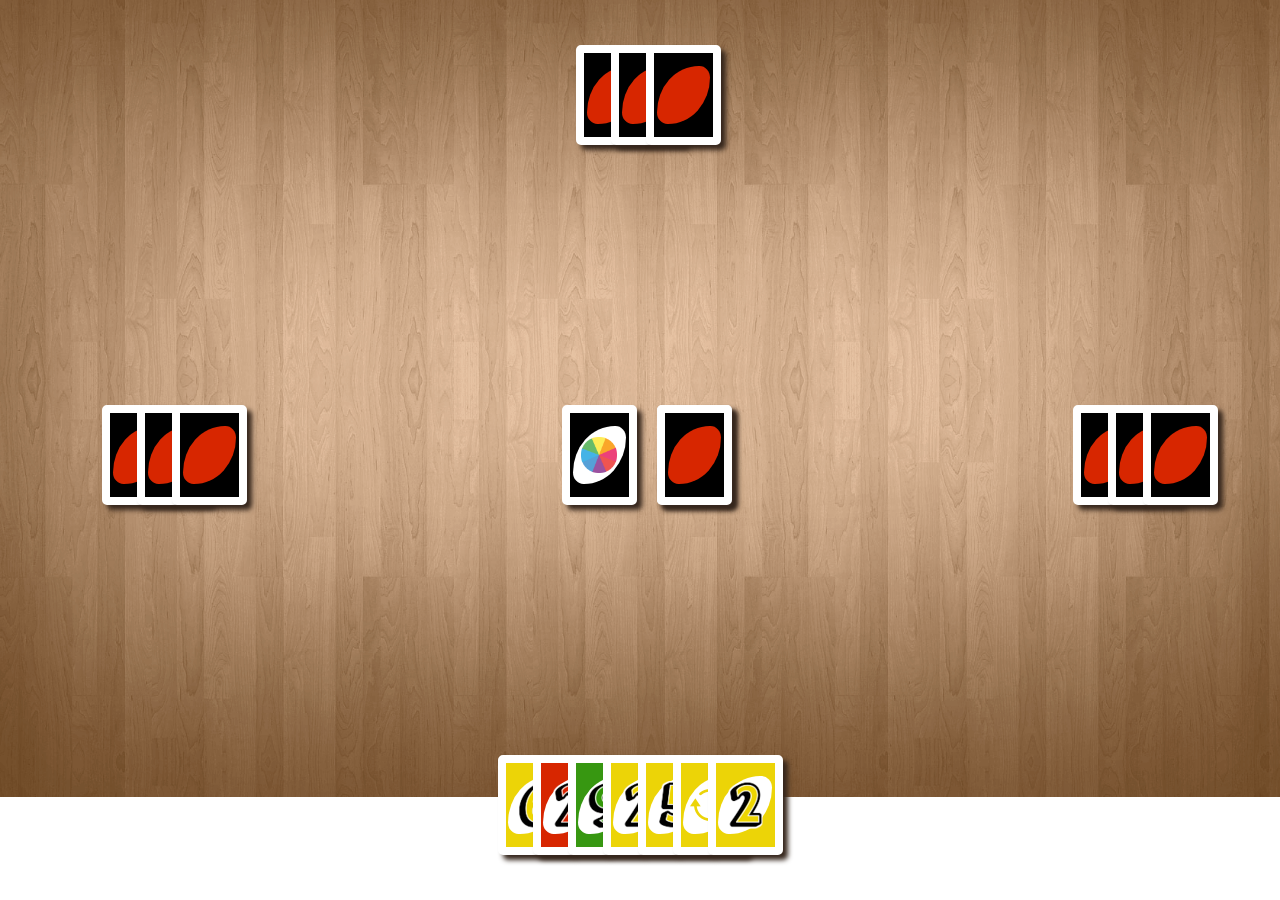
==== index.html @ f0e9413b "created discard" ====
<!DOCTYPE html>
<html lang="en">
  <head>
    <meta charset="UTF-8" />
    <meta http-equiv="X-UA-Compatible" content="IE=edge" />
    <meta name="viewport" content="width=device-width, initial-scale=1.0" />
    <!-- Favicon -->
    <link
      rel="apple-touch-icon"
      sizes="180x180"
      href="favicon_package_v0.16/apple-touch-icon.png"
    />
    <link
      rel="icon"
      type="image/png"
      sizes="32x32"
      href="favicon_package_v0.16/favicon-32x32.png"
    />
    <link
      rel="icon"
      type="image/png"
      sizes="16x16"
      href="favicon_package_v0.16/favicon-16x16.png"
    />
    <link rel="manifest" href="favicon_package_v0.16/site.webmanifest" />
    <link
      rel="mask-icon"
      href="favicon_package_v0.16/safari-pinned-tab.svg"
      color="#5bbad5"
    />
    <meta name="msapplication-TileColor" content="#da532c" />
    <meta name="theme-color" content="#ffffff" />
    <!-- Boostrap  -->
    <link
      href="https://cdn.jsdelivr.net/npm/bootstrap@5.3.0-alpha3/dist/css/bootstrap.min.css"
      rel="stylesheet"
      integrity="sha384-KK94CHFLLe+nY2dmCWGMq91rCGa5gtU4mk92HdvYe+M/SXH301p5ILy+dN9+nJOZ"
      crossorigin="anonymous"
    />
    <!-- Reset CSS -->
    <link rel="stylesheet" href="reset.css" />
    <link rel="stylesheet" href="style.css" />
    <title>UNO</title>
  </head>
  <body>
    <div id="userCardBox">
      <!-- <div class="cardFaceUp red"><div class="oval"></div><img src="icons/0_red.png" alt=""></div>
        <div class="cardFaceUp red"><div class="oval"></div><img src="icons/0_red.png" alt=""></div>
        <div class="cardFaceUp red"><div class="oval"></div><img src="icons/0_red.png" alt=""></div>
        <div class="cardFaceUp red"><div class="oval"></div><img src="icons/0_red.png" alt=""></div>
        <div class="cardFaceUp red"><div class="oval"></div><img src="icons/0_red.png" alt=""></div>
        <div class="cardFaceUp red"><div class="oval"></div><img src="icons/0_red.png" alt=""></div>
        <div class="cardFaceUp red"><div class="oval"></div><img src="icons/0_red.png" alt=""></div> -->
    </div>
    <div class="cpuCardBox" id="cpu1">
      <div class="cardFaceDown black"><div class="oval red"></div></div>
      <div class="cardFaceDown black"><div class="oval red"></div></div>
      <div class="cardFaceDown black"><div class="oval red"></div></div>
    </div>
    <div class="cpuCardBox" id="cpu2">
      <div class="cardFaceDown black"><div class="oval red"></div></div>
      <div class="cardFaceDown black"><div class="oval red"></div></div>
      <div class="cardFaceDown black"><div class="oval red"></div></div>
    </div>
    <div class="cpuCardBox" id="cpu3">
      <div class="cardFaceDown black"><div class="oval red"></div></div>
      <div class="cardFaceDown black"><div class="oval red"></div></div>
      <div class="cardFaceDown black"><div class="oval red"></div></div>
    </div>
    <div id="deck-and-discard">
      <div id="discard"></div>
      <div id="deck">
        <div class="cardFaceDown black"><div class="oval red"></div></div>
        <div class="cardFaceDown black"><div class="oval red"></div></div>
      </div>
    </div>
    <script
      src="https://cdn.jsdelivr.net/npm/bootstrap@5.3.0-alpha3/dist/js/bootstrap.bundle.min.js"
      integrity="sha384-ENjdO4Dr2bkBIFxQpeoTz1HIcje39Wm4jDKdf19U8gI4ddQ3GYNS7NTKfAdVQSZe"
      crossorigin="anonymous"
    ></script>
    <script
      src="https://cdn.jsdelivr.net/npm/@popperjs/core@2.11.7/dist/umd/popper.min.js"
      integrity="sha384-zYPOMqeu1DAVkHiLqWBUTcbYfZ8osu1Nd6Z89ify25QV9guujx43ITvfi12/QExE"
      crossorigin="anonymous"
    ></script>
    <script
      src="https://cdn.jsdelivr.net/npm/bootstrap@5.3.0-alpha3/dist/js/bootstrap.min.js"
      integrity="sha384-Y4oOpwW3duJdCWv5ly8SCFYWqFDsfob/3GkgExXKV4idmbt98QcxXYs9UoXAB7BZ"
      crossorigin="anonymous"
    ></script>
    <script src="uno.js"></script>
  </body>
</html>
---- style.css ----
body {
  background: url(wood.png);
  background-repeat: no-repeat;
  background-size: cover;
}
.cardFaceUp {
  height: 100px;
  width: 75px;
  border: 8px solid white;
  border-radius: 5px;
  display: flex;
  justify-content: center;
  align-items: center;
  transition: 200ms ease-in-out;
  margin-right: -40px;
  position: relative;
  box-shadow: 5px 5px 5px rgb(54, 39, 29);
}
.cardFaceUp img {
  position: absolute;
}
.cardFaceUp:first-child {
  margin-left: -40px;
}
.cardFaceUp:hover {
  margin-right: 2px;
}
.cardFaceUp:last-child:hover {
  margin-right: -40px;
}
#userCardBox {
  width: 100%;
  display: flex;
  justify-content: center;
  position: absolute;
  left: 0;
  bottom: 5vh;
}
.oval {
  width: 90%;
  height: 70%;
  background-color: white;
  border-radius: 80% 20% 80% 20%;
  position: absolute;
}
.cardFaceDown {
  height: 100px;
  width: 75px;
  border: 8px solid white;
  border-radius: 5px;
  display: flex;
  justify-content: center;
  align-items: center;
  margin-right: -40px;
  position: relative;
  box-shadow: 5px 5px 5px rgb(54, 39, 29);
}
.cpuCardBox {
  display: flex;
  justify-content: center;
  position: absolute;
}
#cpu1 {
  top: 45%;
  left: 8%;
}
#cpu2 {
  top: 5%;
  left: 45%;
}
#cpu3 {
  top: 45%;
  right: 8%;
}
#deck-and-discard {
  position: absolute;
  top: 45%;
  left: 47%;
  display: flex;
}
#discard .cardFaceUp {
  margin-right: 20px;
}
#deck {
  display: flex;
}
#deck .cardFaceDown {
  /* margin-left: 0; */
  position: absolute;
}
.red {
  background-color: #d72600;
}
.blue {
  background-color: #0956bf;
}
.green {
  background-color: #379711;
}
.yellow {
  background-color: #ecd407;
}
.black {
  background-color: black;
}
.rainbow {
  background: linear-gradient(
    to right,
    #ef5350,
    #f48fb1,
    #7e57c2,
    #2196f3,
    #26c6da,
    #43a047,
    #eeff41,
    #f9a825,
    #ff5722
  );
}
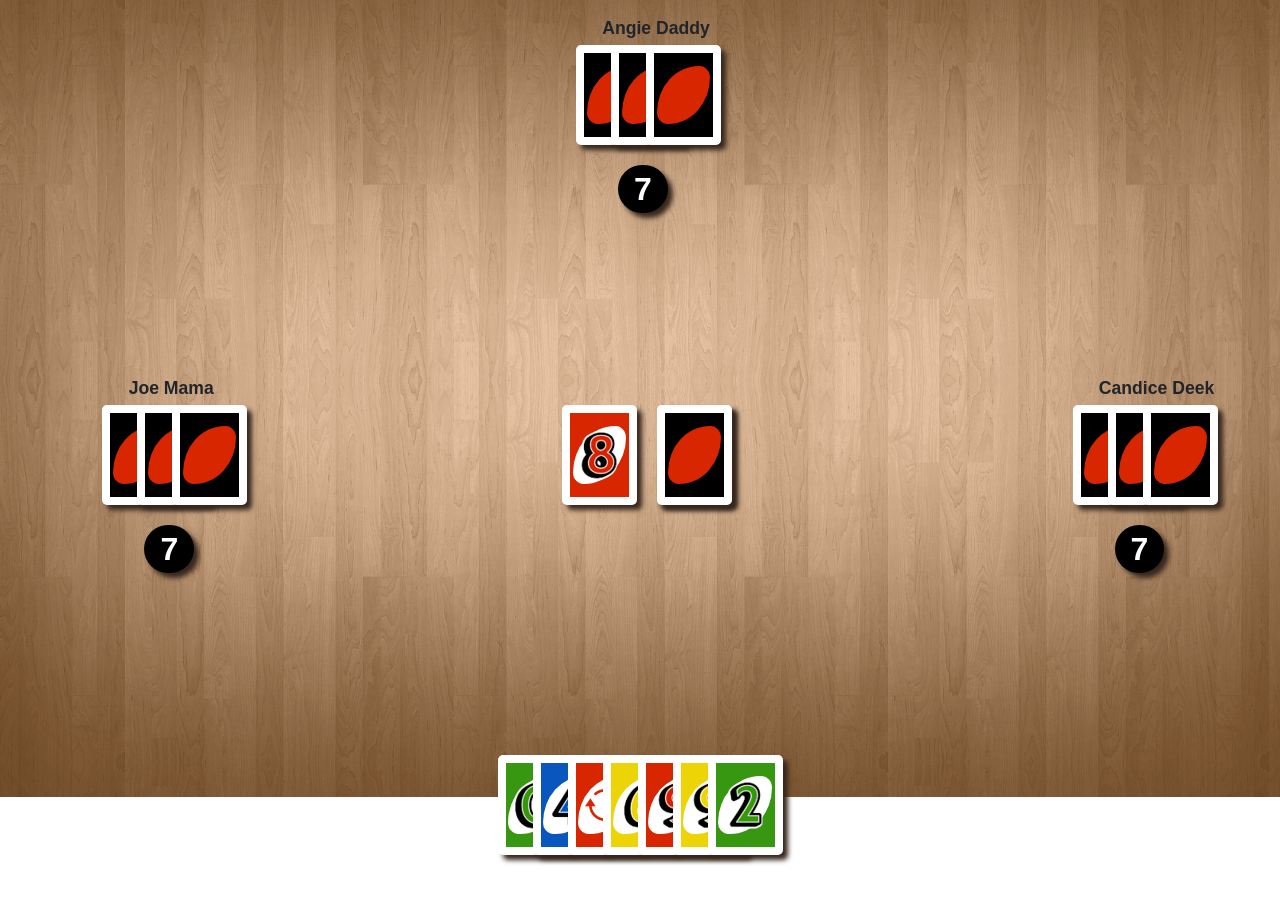
==== commit c673c0d9: "added card counter and name elements for cpus" ====
--- a/index.html
+++ b/index.html
@@ -53,16 +53,22 @@
         <div class="cardFaceUp red"><div class="oval"></div><img src="icons/0_red.png" alt=""></div> -->
     </div>
     <div class="cpuCardBox" id="cpu1">
+      <p class="nickname">Joe Mama</p>
+      <span class="count">7</span>
       <div class="cardFaceDown black"><div class="oval red"></div></div>
       <div class="cardFaceDown black"><div class="oval red"></div></div>
       <div class="cardFaceDown black"><div class="oval red"></div></div>
     </div>
     <div class="cpuCardBox" id="cpu2">
+      <p class="nickname">Angie Daddy</p>
+      <span class="count">7</span>
       <div class="cardFaceDown black"><div class="oval red"></div></div>
       <div class="cardFaceDown black"><div class="oval red"></div></div>
       <div class="cardFaceDown black"><div class="oval red"></div></div>
     </div>
     <div class="cpuCardBox" id="cpu3">
+      <p class="nickname">Candice Deek</p>
+      <span class="count">7</span>
       <div class="cardFaceDown black"><div class="oval red"></div></div>
       <div class="cardFaceDown black"><div class="oval red"></div></div>
       <div class="cardFaceDown black"><div class="oval red"></div></div>
--- a/style.css
+++ b/style.css
@@ -2,6 +2,7 @@
   background: url(wood.png);
   background-repeat: no-repeat;
   background-size: cover;
+  font-family: Arial, Helvetica, sans-serif;
 }
 .cardFaceUp {
   height: 100px;
@@ -72,6 +73,26 @@
   top: 45%;
   right: 8%;
 }
+.cpuCardBox .count {
+  position: absolute;
+  top: 120%;
+  left: 40%;
+  background-color: black;
+  color: white;
+  font-size: 2rem;
+  font-weight: bold;
+  border-radius: 2rem;
+  padding: 0.5rem 1rem;
+  box-shadow: 5px 5px 5px rgb(54, 39, 29);
+}
+.cpuCardBox .nickname {
+  width: 110%;
+  position: absolute;
+  top: -25%;
+  left: 25%;
+  font-size: 110%;
+  font-weight: bold;
+}
 #deck-and-discard {
   position: absolute;
   top: 45%;
@@ -103,6 +124,9 @@
 .black {
   background-color: black;
 }
+.white {
+  background-color: white;
+}
 .rainbow {
   background: linear-gradient(
     to right,
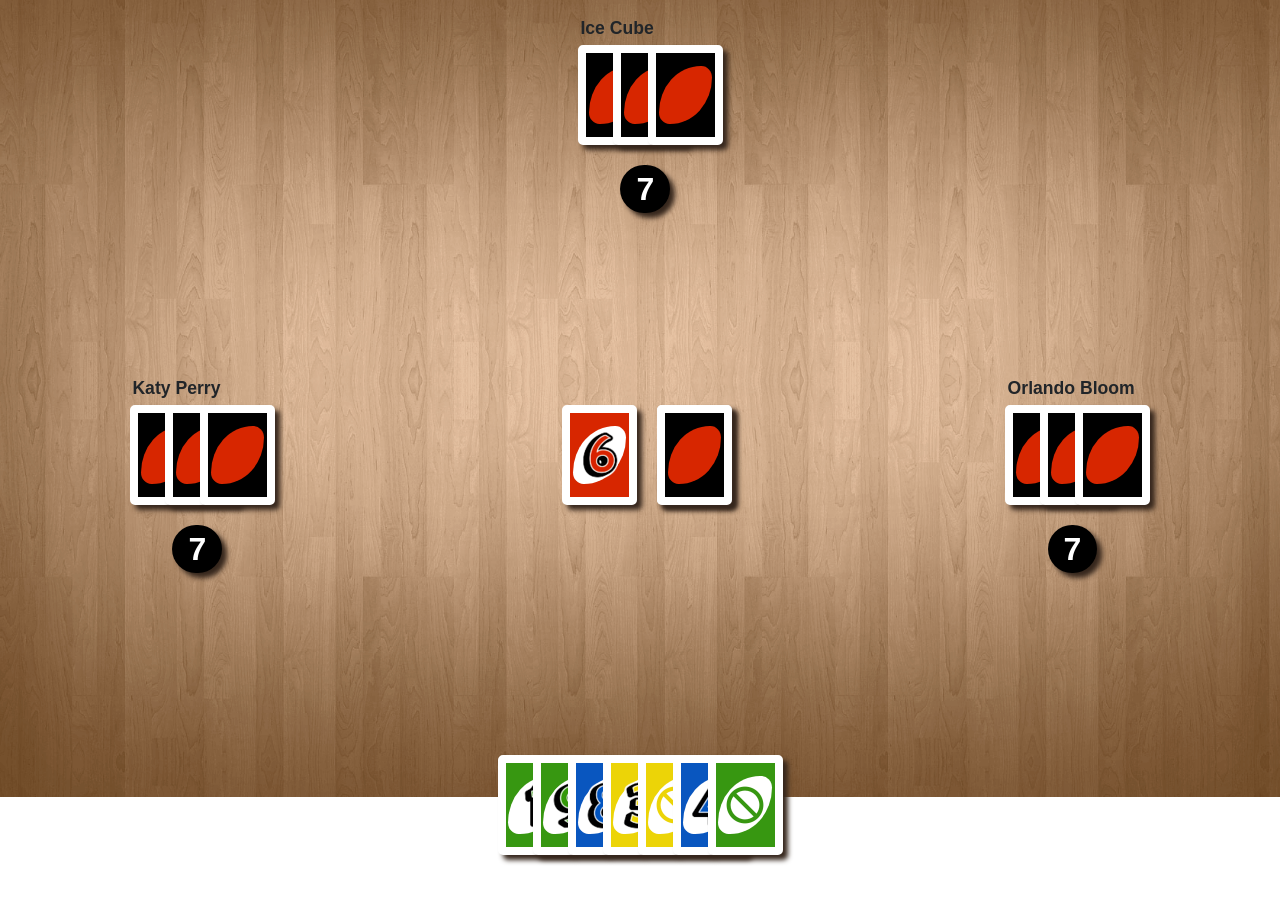
==== commit b0215af3: "positioned elements slightly better" ====
--- a/index.html
+++ b/index.html
@@ -53,21 +53,21 @@
         <div class="cardFaceUp red"><div class="oval"></div><img src="icons/0_red.png" alt=""></div> -->
     </div>
     <div class="cpuCardBox" id="cpu1">
-      <p class="nickname">Joe Mama</p>
+      <p class="nickname"></p>
       <span class="count">7</span>
       <div class="cardFaceDown black"><div class="oval red"></div></div>
       <div class="cardFaceDown black"><div class="oval red"></div></div>
       <div class="cardFaceDown black"><div class="oval red"></div></div>
     </div>
     <div class="cpuCardBox" id="cpu2">
-      <p class="nickname">Angie Daddy</p>
+      <p class="nickname"></p>
       <span class="count">7</span>
       <div class="cardFaceDown black"><div class="oval red"></div></div>
       <div class="cardFaceDown black"><div class="oval red"></div></div>
       <div class="cardFaceDown black"><div class="oval red"></div></div>
     </div>
     <div class="cpuCardBox" id="cpu3">
-      <p class="nickname">Candice Deek</p>
+      <p class="nickname"></p>
       <span class="count">7</span>
       <div class="cardFaceDown black"><div class="oval red"></div></div>
       <div class="cardFaceDown black"><div class="oval red"></div></div>
--- a/style.css
+++ b/style.css
@@ -60,6 +60,9 @@
   display: flex;
   justify-content: center;
   position: absolute;
+  /* border: 1px solid black; */
+  width: 200px;
+  padding-right: 40px;
 }
 #cpu1 {
   top: 45%;
@@ -67,7 +70,7 @@
 }
 #cpu2 {
   top: 5%;
-  left: 45%;
+  left: 43%;
 }
 #cpu3 {
   top: 45%;
@@ -76,7 +79,7 @@
 .cpuCardBox .count {
   position: absolute;
   top: 120%;
-  left: 40%;
+  left: 35%;
   background-color: black;
   color: white;
   font-size: 2rem;
@@ -86,10 +89,10 @@
   box-shadow: 5px 5px 5px rgb(54, 39, 29);
 }
 .cpuCardBox .nickname {
-  width: 110%;
+  /* width: 200%; */
   position: absolute;
   top: -25%;
-  left: 25%;
+  left: 15%;
   font-size: 110%;
   font-weight: bold;
 }
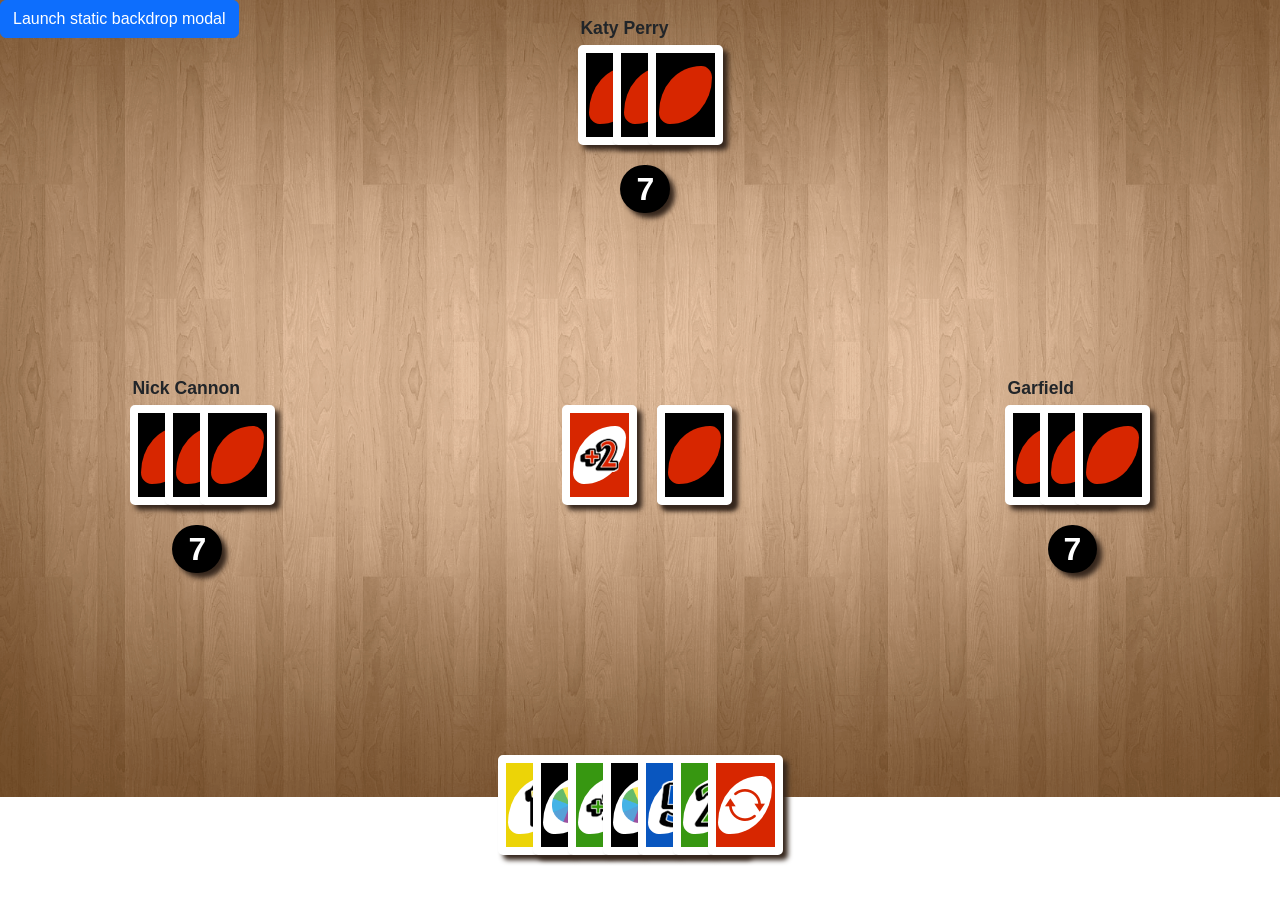
==== commit 60f6644a: "added modal for wild color selection screen" ====
--- a/index.html
+++ b/index.html
@@ -80,6 +80,41 @@
         <div class="cardFaceDown black"><div class="oval red"></div></div>
       </div>
     </div>
+    <!-- Button trigger modal -->
+    <button
+      type="button"
+      class="btn btn-primary"
+      data-bs-toggle="modal"
+      data-bs-target="#wildModal"
+    >
+      Launch static backdrop modal
+    </button>
+
+    <!-- Modal -->
+    <div
+      class="modal fade"
+      id="wildModal"
+      data-bs-backdrop="static"
+      data-bs-keyboard="false"
+      tabindex="-1"
+      aria-labelledby="staticBackdropLabel"
+      aria-hidden="true"
+    >
+      <div class="modal-dialog">
+        <div class="modal-content">
+          <div class="modal-body">
+            <div id="wildCardBox">
+              <div class="cardFaceUp red">
+                <div class="oval"></div>
+              </div>
+              <div class="cardFaceUp blue"><div class="oval"></div></div>
+              <div class="cardFaceUp green"><div class="oval"></div></div>
+              <div class="cardFaceUp yellow"><div class="oval"></div></div>
+            </div>
+          </div>
+        </div>
+      </div>
+    </div>
     <script
       src="https://cdn.jsdelivr.net/npm/bootstrap@5.3.0-alpha3/dist/js/bootstrap.bundle.min.js"
       integrity="sha384-ENjdO4Dr2bkBIFxQpeoTz1HIcje39Wm4jDKdf19U8gI4ddQ3GYNS7NTKfAdVQSZe"
--- a/style.css
+++ b/style.css
@@ -112,6 +112,16 @@
   /* margin-left: 0; */
   position: absolute;
 }
+.modal-content {
+  margin-top: 50%;
+}
+#wildCardBox {
+  display: flex;
+  justify-content: space-evenly;
+}
+#wildCardBox .cardFaceUp {
+  margin: 0;
+}
 .red {
   background-color: #d72600;
 }
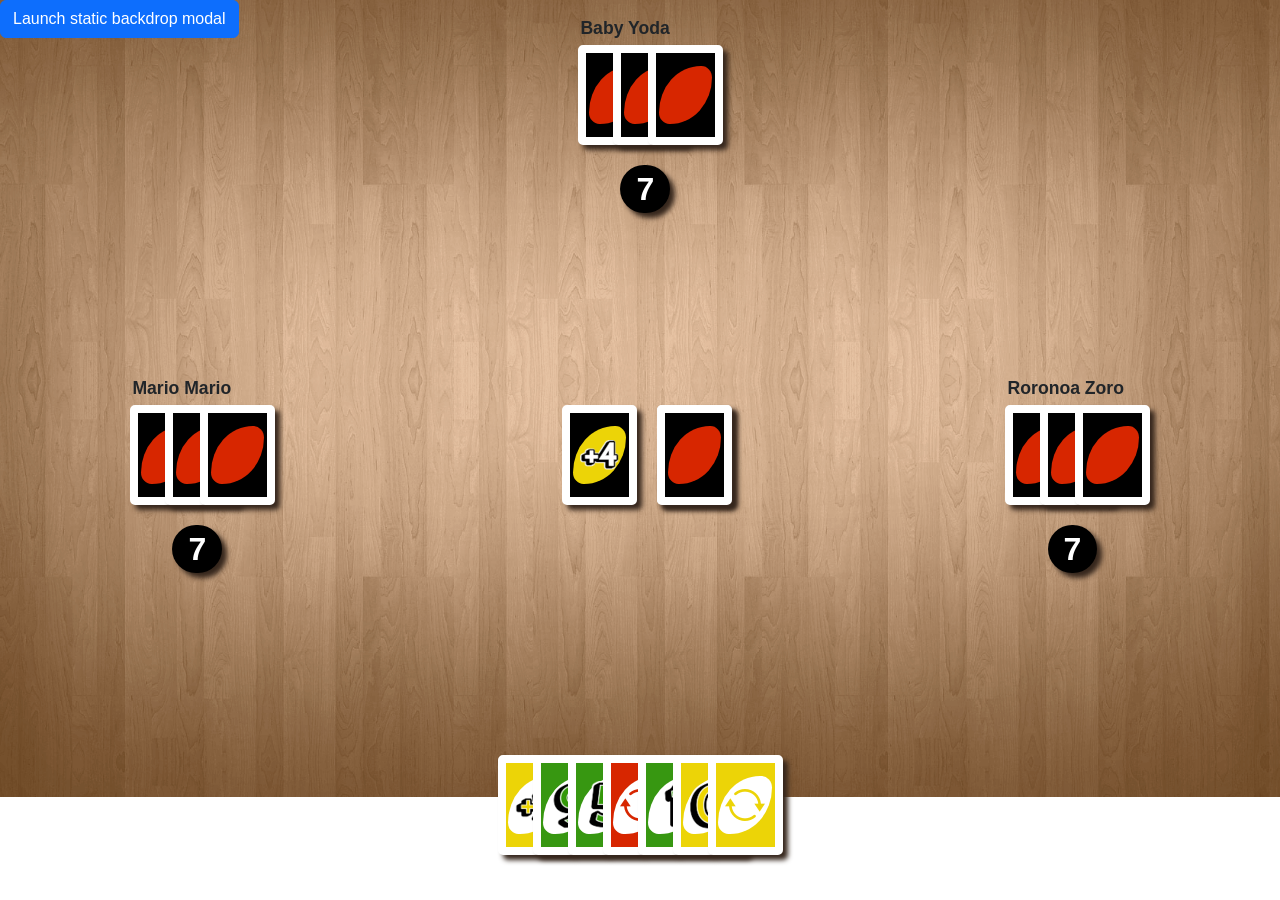
==== commit 9b281208: "added header to modal" ====
--- a/index.html
+++ b/index.html
@@ -102,6 +102,11 @@
     >
       <div class="modal-dialog">
         <div class="modal-content">
+          <div class="modal-header">
+            <h1 class="modal-title fs-5" id="staticBackdropLabel">
+              Select a Color
+            </h1>
+          </div>
           <div class="modal-body">
             <div id="wildCardBox">
               <div class="cardFaceUp red">
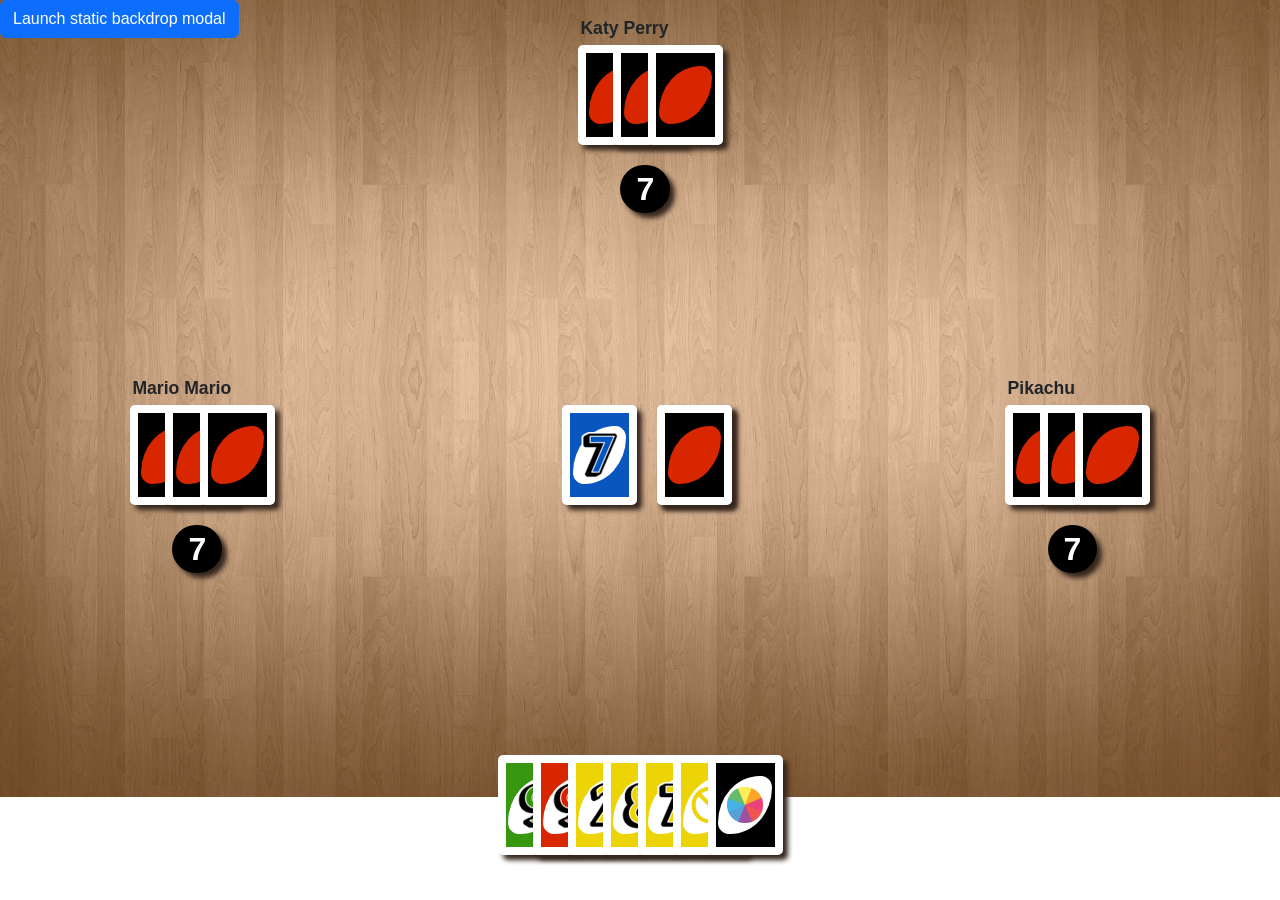
==== commit b9217526: "wild card changes color based on user selection" ====
--- a/index.html
+++ b/index.html
@@ -43,15 +43,7 @@
     <title>UNO</title>
   </head>
   <body>
-    <div id="userCardBox">
-      <!-- <div class="cardFaceUp red"><div class="oval"></div><img src="icons/0_red.png" alt=""></div>
-        <div class="cardFaceUp red"><div class="oval"></div><img src="icons/0_red.png" alt=""></div>
-        <div class="cardFaceUp red"><div class="oval"></div><img src="icons/0_red.png" alt=""></div>
-        <div class="cardFaceUp red"><div class="oval"></div><img src="icons/0_red.png" alt=""></div>
-        <div class="cardFaceUp red"><div class="oval"></div><img src="icons/0_red.png" alt=""></div>
-        <div class="cardFaceUp red"><div class="oval"></div><img src="icons/0_red.png" alt=""></div>
-        <div class="cardFaceUp red"><div class="oval"></div><img src="icons/0_red.png" alt=""></div> -->
-    </div>
+    <div id="userCardBox"></div>
     <div class="cpuCardBox" id="cpu1">
       <p class="nickname"></p>
       <span class="count">7</span>
@@ -103,18 +95,40 @@
       <div class="modal-dialog">
         <div class="modal-content">
           <div class="modal-header">
-            <h1 class="modal-title fs-5" id="staticBackdropLabel">
+            <h1 class="modal-title fs-4 m-auto" id="staticBackdropLabel">
               Select a Color
             </h1>
           </div>
           <div class="modal-body">
             <div id="wildCardBox">
-              <div class="cardFaceUp red">
-                <div class="oval"></div>
+              <div
+                class="cardFaceUp red"
+                data-bs-toggle="modal"
+                data-bs-target="#wildModal"
+              >
+                <!-- <div class="oval"></div> -->
               </div>
-              <div class="cardFaceUp blue"><div class="oval"></div></div>
-              <div class="cardFaceUp green"><div class="oval"></div></div>
-              <div class="cardFaceUp yellow"><div class="oval"></div></div>
+              <div
+                class="cardFaceUp blue"
+                data-bs-toggle="modal"
+                data-bs-target="#wildModal"
+              >
+                <!-- <div class="oval"></div> -->
+              </div>
+              <div
+                class="cardFaceUp green"
+                data-bs-toggle="modal"
+                data-bs-target="#wildModal"
+              >
+                <!-- <div class="oval"></div> -->
+              </div>
+              <div
+                class="cardFaceUp yellow"
+                data-bs-toggle="modal"
+                data-bs-target="#wildModal"
+              >
+                <!-- <div class="oval"></div> -->
+              </div>
             </div>
           </div>
         </div>
--- a/style.css
+++ b/style.css
@@ -114,6 +114,7 @@
 }
 .modal-content {
   margin-top: 50%;
+  background-color: rgb(213, 213, 213);
 }
 #wildCardBox {
   display: flex;
@@ -121,6 +122,9 @@
 }
 #wildCardBox .cardFaceUp {
   margin: 0;
+}
+#wildCardBox .cardFaceUp:hover {
+  transform: scale(1.1);
 }
 .red {
   background-color: #d72600;
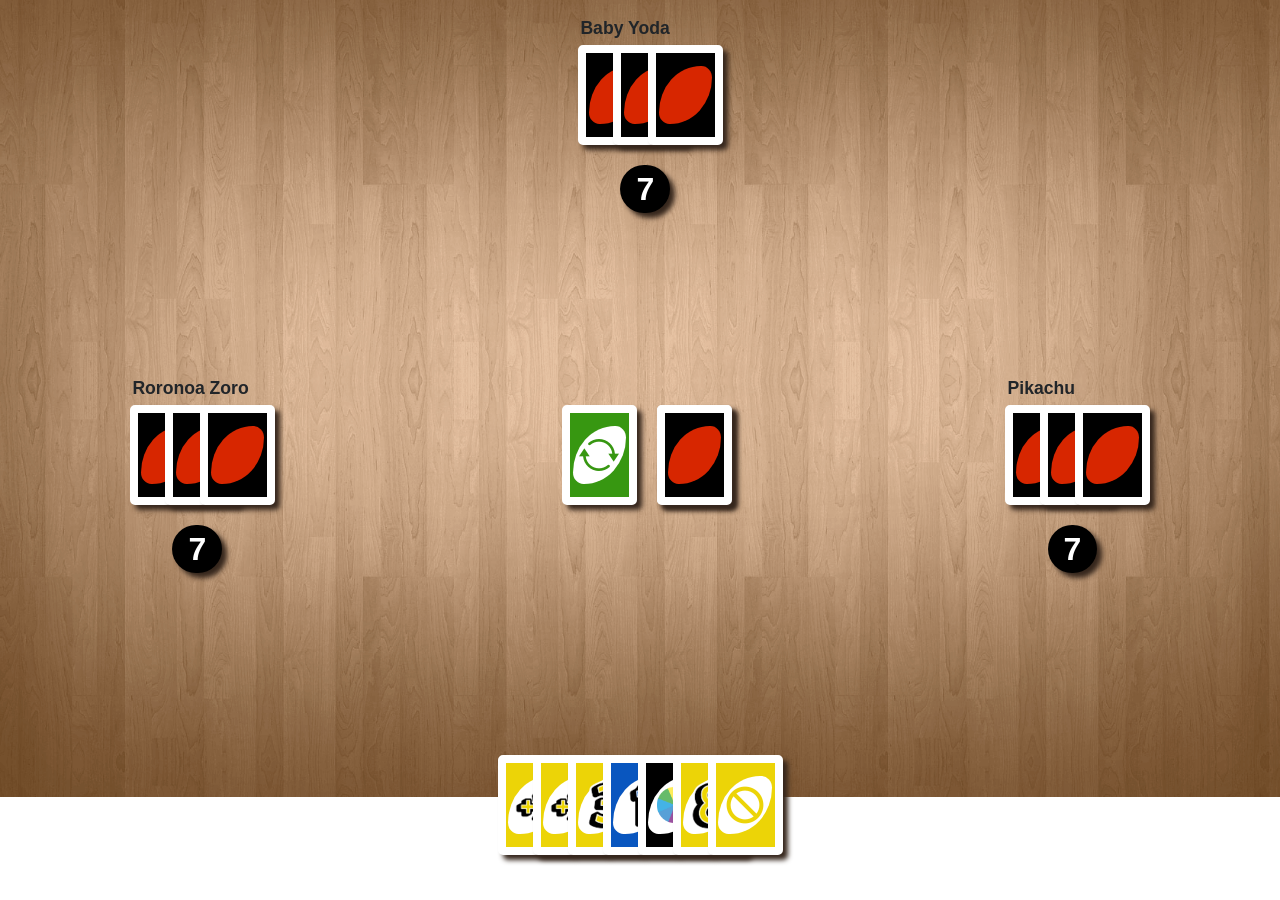
==== commit 1c4a301f: "removed modal testing button" ====
--- a/index.html
+++ b/index.html
@@ -73,14 +73,14 @@
       </div>
     </div>
     <!-- Button trigger modal -->
-    <button
+    <!-- <button
       type="button"
       class="btn btn-primary"
       data-bs-toggle="modal"
       data-bs-target="#wildModal"
     >
       Launch static backdrop modal
-    </button>
+    </button> -->
 
     <!-- Modal -->
     <div
@@ -105,30 +105,22 @@
                 class="cardFaceUp red"
                 data-bs-toggle="modal"
                 data-bs-target="#wildModal"
-              >
-                <!-- <div class="oval"></div> -->
-              </div>
+              ></div>
               <div
                 class="cardFaceUp blue"
                 data-bs-toggle="modal"
                 data-bs-target="#wildModal"
-              >
-                <!-- <div class="oval"></div> -->
-              </div>
+              ></div>
               <div
                 class="cardFaceUp green"
                 data-bs-toggle="modal"
                 data-bs-target="#wildModal"
-              >
-                <!-- <div class="oval"></div> -->
-              </div>
+              ></div>
               <div
                 class="cardFaceUp yellow"
                 data-bs-toggle="modal"
                 data-bs-target="#wildModal"
-              >
-                <!-- <div class="oval"></div> -->
-              </div>
+              ></div>
             </div>
           </div>
         </div>
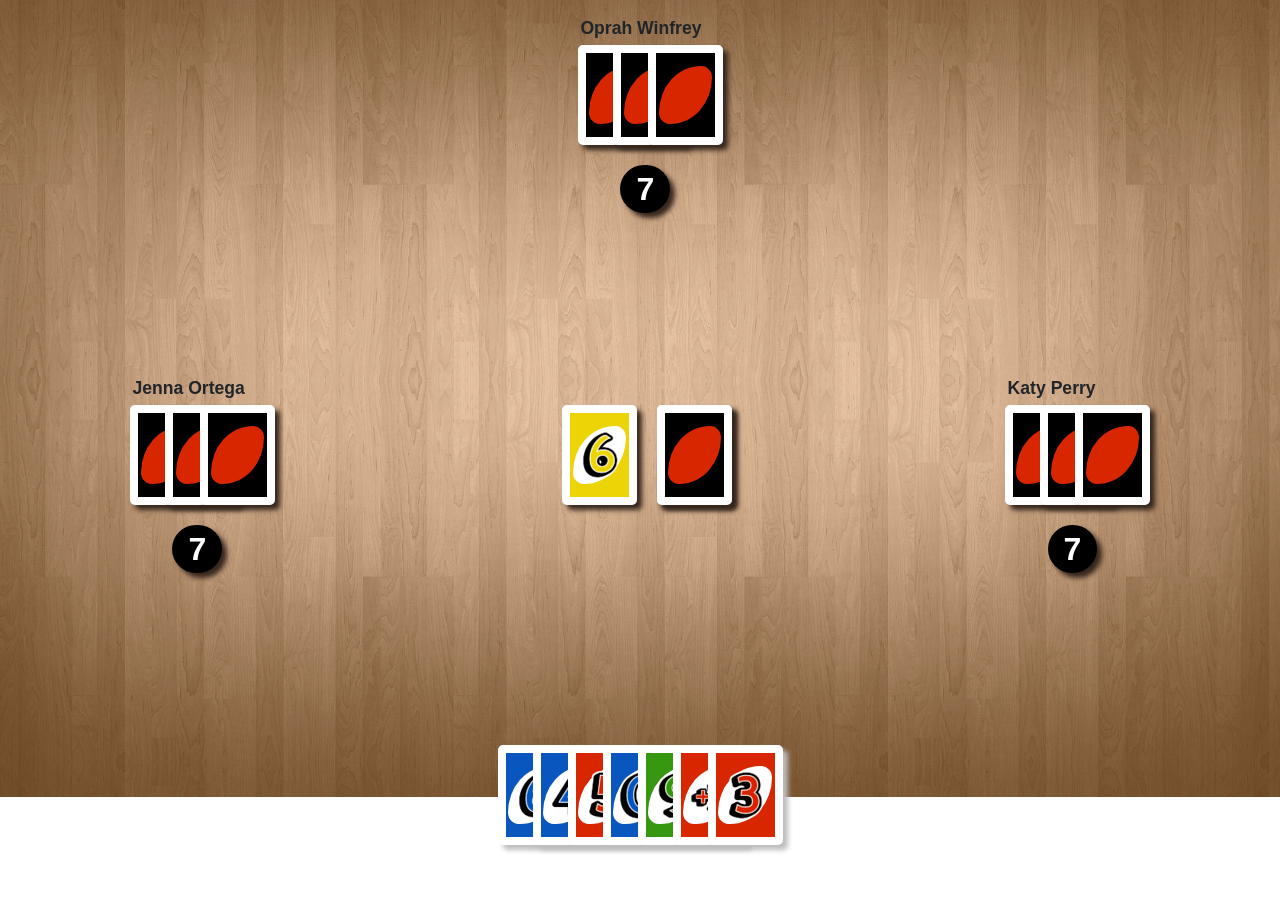
==== commit 965c21e8: "new game over modal + stop play when hand is empty" ====
--- a/index.html
+++ b/index.html
@@ -72,17 +72,8 @@
         <div class="cardFaceDown black"><div class="oval red"></div></div>
       </div>
     </div>
-    <!-- Button trigger modal -->
-    <!-- <button
-      type="button"
-      class="btn btn-primary"
-      data-bs-toggle="modal"
-      data-bs-target="#wildModal"
-    >
-      Launch static backdrop modal
-    </button> -->
 
-    <!-- Modal -->
+    <!-- Wild Color Selection Modal -->
     <div
       class="modal fade"
       id="wildModal"
@@ -126,6 +117,28 @@
         </div>
       </div>
     </div>
+    <!-- Game Over Modal -->
+    <div
+      class="modal fade"
+      id="gameOverModal"
+      data-bs-backdrop="static"
+      data-bs-keyboard="false"
+      tabindex="-1"
+      aria-labelledby="staticBackdropLabel"
+      aria-hidden="true"
+    >
+      <div class="modal-dialog">
+        <div class="modal-content">
+          <div class="modal-header">
+            <h1 class="modal-title fs-4 m-auto" id="staticBackdropLabel"></h1>
+          </div>
+          <div class="modal-body">
+            <button onclick="location.reload()">Restart</button>
+          </div>
+        </div>
+      </div>
+    </div>
+
     <script
       src="https://cdn.jsdelivr.net/npm/bootstrap@5.3.0-alpha3/dist/js/bootstrap.bundle.min.js"
       integrity="sha384-ENjdO4Dr2bkBIFxQpeoTz1HIcje39Wm4jDKdf19U8gI4ddQ3GYNS7NTKfAdVQSZe"
--- a/style.css
+++ b/style.css
@@ -16,6 +16,10 @@
   margin-right: -40px;
   position: relative;
   box-shadow: 5px 5px 5px rgb(54, 39, 29);
+}
+.active {
+  box-shadow: 5px 5px 5px rgb(190, 190, 190);
+  transform: translateY(-10%);
 }
 .cardFaceUp img {
   position: absolute;
@@ -63,6 +67,7 @@
   /* border: 1px solid black; */
   width: 200px;
   padding-right: 40px;
+  transition: 200ms ease-in-out;
 }
 #cpu1 {
   top: 45%;
@@ -87,6 +92,7 @@
   border-radius: 2rem;
   padding: 0.5rem 1rem;
   box-shadow: 5px 5px 5px rgb(54, 39, 29);
+  transition: 200ms ease-in-out;
 }
 .cpuCardBox .nickname {
   /* width: 200%; */
@@ -126,6 +132,14 @@
 #wildCardBox .cardFaceUp:hover {
   transform: scale(1.1);
 }
+#gameOverModal button {
+  background-color: black;
+  color: white;
+  border: none;
+  border-radius: 1rem;
+  padding: 1rem 2rem;
+  margin-left: 35%;
+}
 .red {
   background-color: #d72600;
 }
